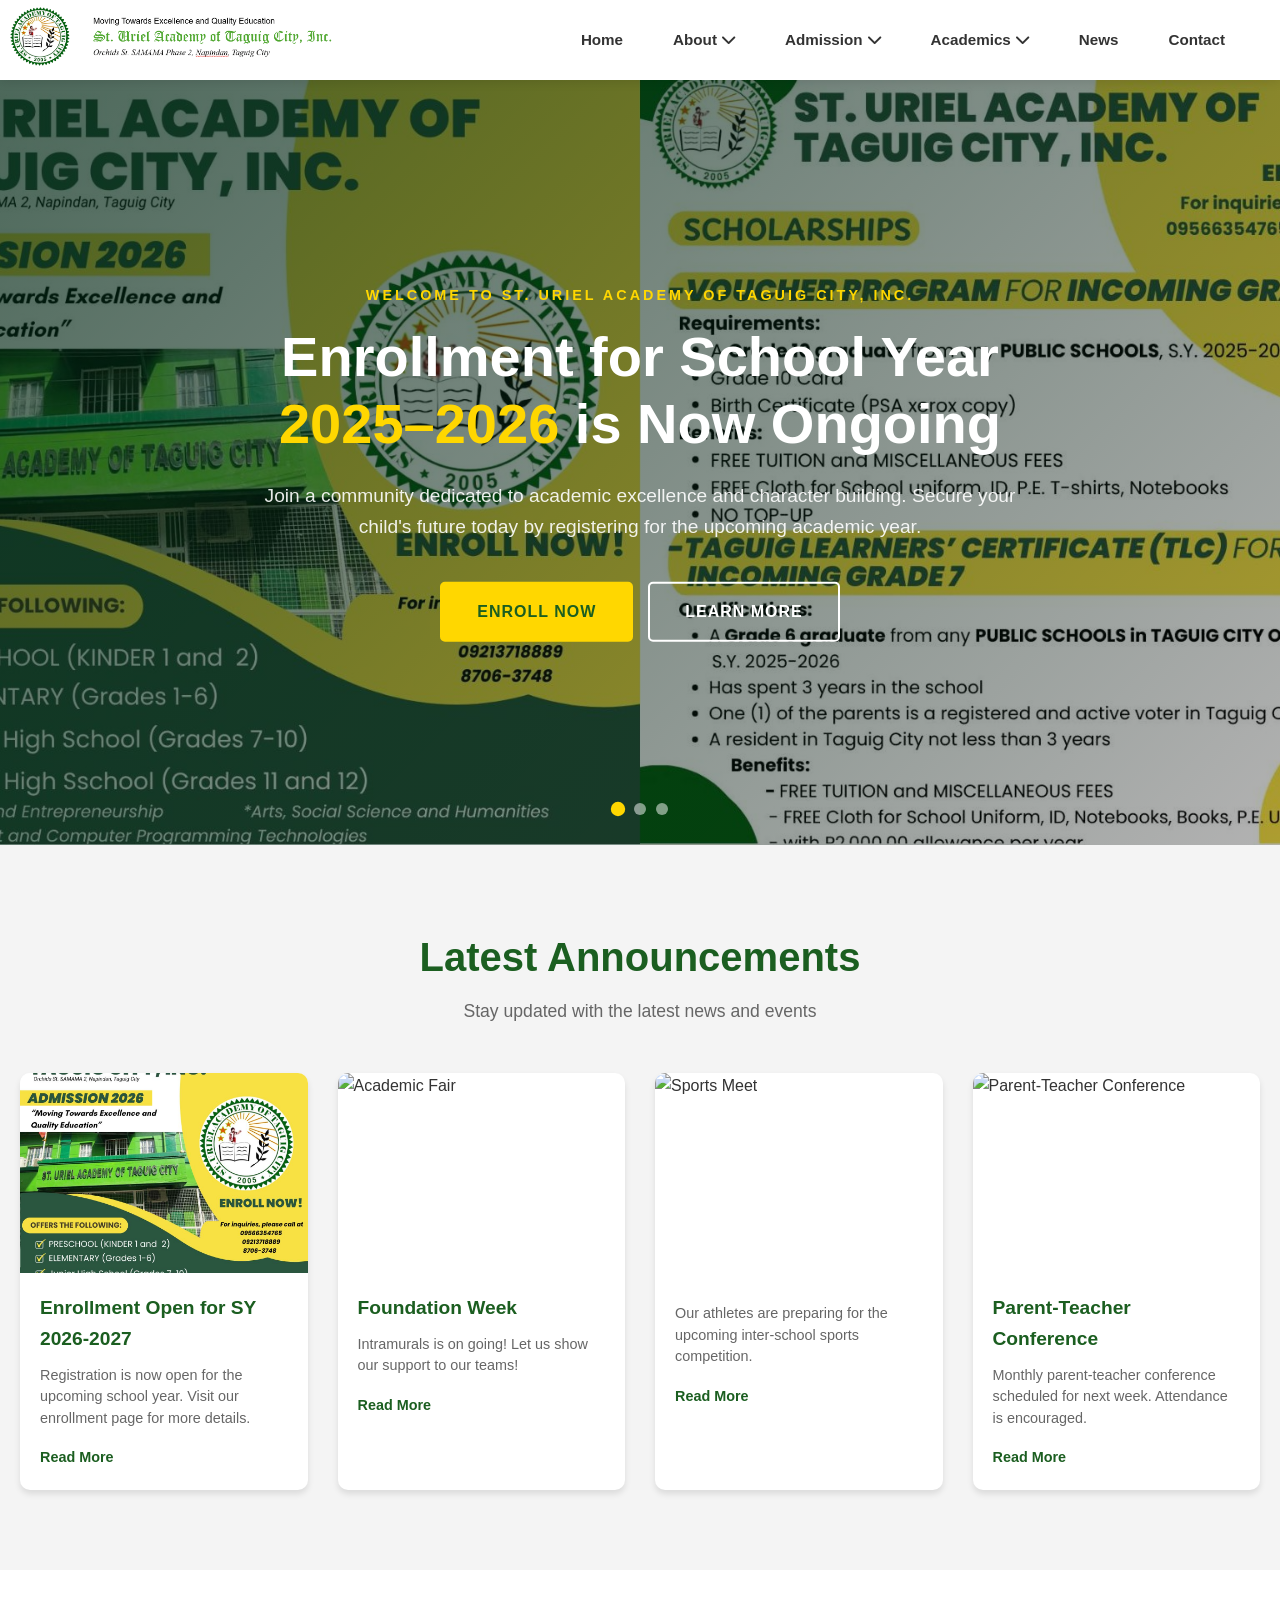
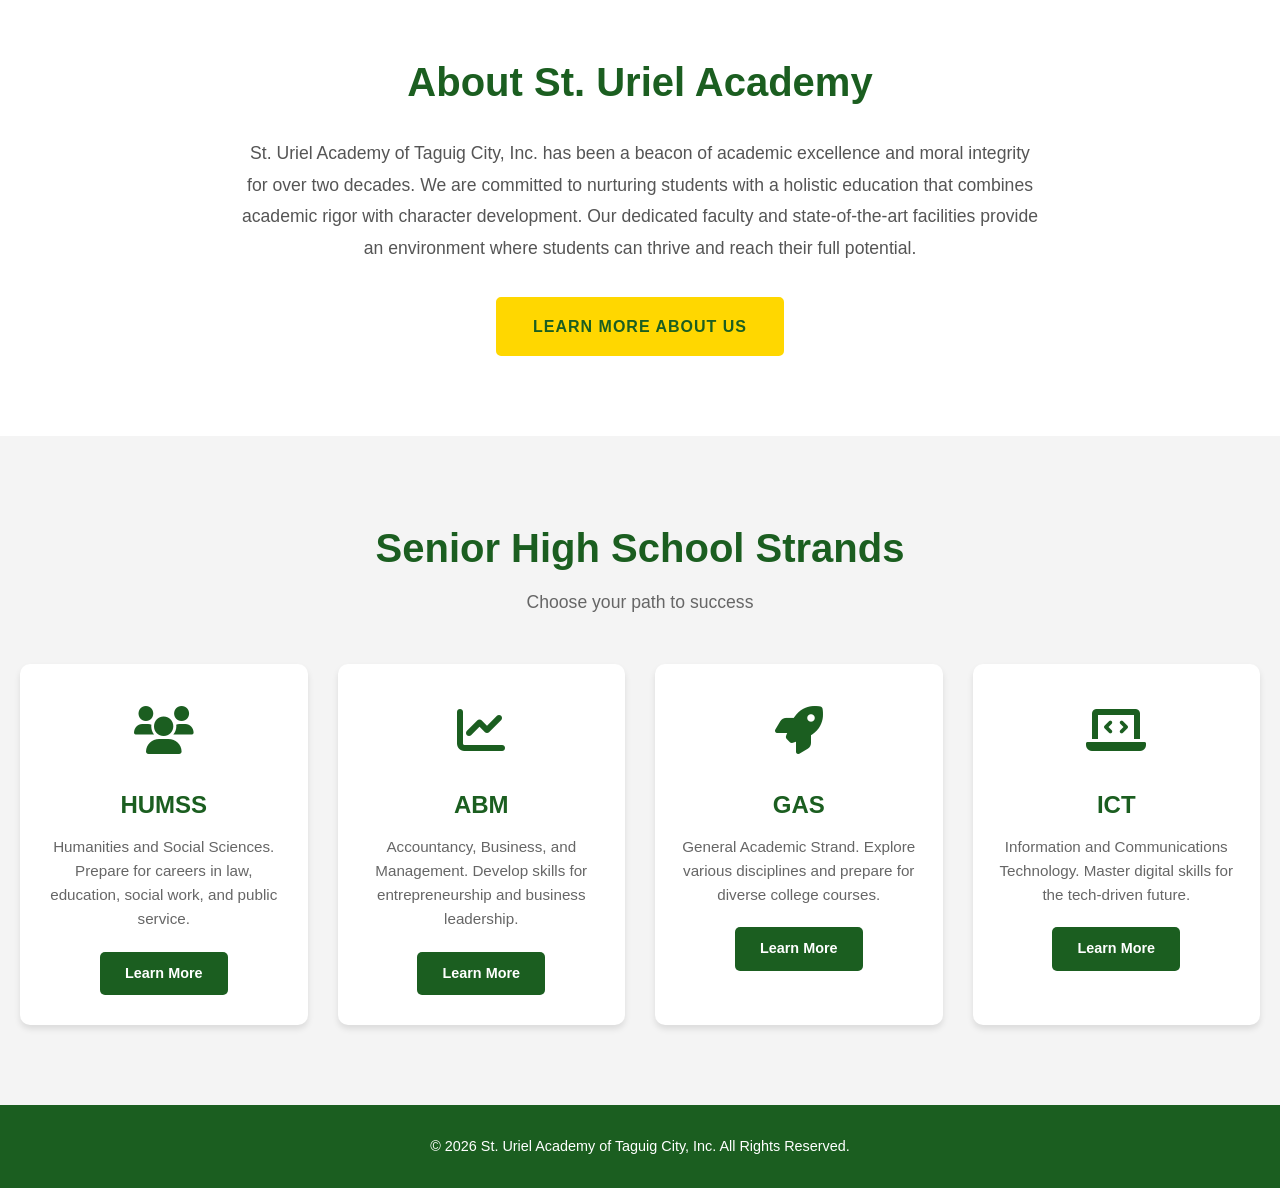
==== index.html @ fe6a5643 "InitialTest1" ====
<!DOCTYPE html>
<html lang="en">
<head>
    <meta charset="UTF-8">
    <meta name="viewport" content="width=device-width, initial-scale=1.0">
    <title>School Website - Home</title>
    <!-- Font Awesome for Icons -->
    <link rel="stylesheet" href="https://cdnjs.cloudflare.com/ajax/libs/font-awesome/6.0.0/css/all.min.css">
    <!-- Link to CSS File -->
    <link rel="stylesheet" href="assets/css/style.css">
</head>

<body>

    <!-- NAVIGATION BAR -->
    <nav class="navbar">
        <div class="container">
            <a href="index.html" class="logo">
                <img src="assets/img/titleheader.png" alt="St. Uriel Academy of Taguig City, Inc. Header" style="height: 80px; vertical-align: middle; margin-left: -40px;">
            </a>

            <div class="menu-toggle" id="mobile-menu">
                <span class="bar"></span>
                <span class="bar"></span>
                <span class="bar"></span>
            </div>

            <ul class="nav-menu">
                <li class="nav-item"><a href="index.html" class="nav-link">Home</a></li>
                
                <li class="nav-item dropdown">
                    <a href="about.html" class="nav-link">About <i class="fas fa-chevron-down"></i></a>
                    <ul class="dropdown-menu">
                        <li><a href="#">History</a></li>
                        <li><a href="#">Mission and Vision</a></li>
                        <li><a href="#">School Hymn</a></li>
                        <li><a href="#">Faculty</a></li>
                        <li><a href="#">Student Organizations</a></li>
                        <li><a href="#">Team Members</a></li>
                    </ul>
                </li>

                <li class="nav-item dropdown">
                    <a href="admission.html" class="nav-link">Admission <i class="fas fa-chevron-down"></i></a>
                    <ul class="dropdown-menu">
                        <li><a href="#">Admission Requirements</a></li>
                        <li><a href="#">Enrollment Process</a></li>
                        <li><a href="#">Tuition and Fees</a></li>
                        <li><a href="#">Scholarships</a></li>
                        <li><a href="#">FAQs</a></li>
                    </ul>
                </li>

                <li class="nav-item dropdown">
                    <a href="academics.html" class="nav-link">Academics <i class="fas fa-chevron-down"></i></a>
                    <ul class="dropdown-menu">
                        <li><a href="#">Senior High School Tracks</a></li>
                        <li><a href="#">Junior High School</a></li>
                        <li><a href="#">Elementary</a></li>
                        <li><a href="#">Nursery or Kindergarten</a></li>
                        <li><a href="#">Academic Calendar</a></li>
                    </ul>
                </li>

                <li class="nav-item"><a href="news.html" class="nav-link">News</a></li>
                <li class="nav-item"><a href="#" class="nav-link">Contact</a></li>
            </ul>
        </div>
    </nav>

    <!-- HERO SLIDER SECTION -->
    <section class="hero-slider" id="heroSlider">
        
        <!-- SLIDE 1: The Main Enrollment Announcement -->
        <div class="slide active" style="background-image: url('assets/img/mainslide1.jpg');">
            <div class="hero-content">
                <p class="hero-subtitle">Welcome to St. Uriel Academy of Taguig City, Inc.</p>
                <h1 class="hero-headline">Enrollment for School Year <br><span>2025–2026</span> is Now Ongoing</h1>
                <p class="hero-description">
                    Join a community dedicated to academic excellence and character building. 
                    Secure your child's future today by registering for the upcoming academic year.
                </p>
                <div class="btn-group">
                    <a href="admission.html" class="btn btn-primary">Enroll Now</a>
                    <a href="admission.html" class="btn btn-secondary">Learn More</a>
                </div>
            </div>
        </div>

        <!-- SLIDE 2: Campus Life Highlight -->
        <div class="slide" style="background-image: url('assets/img/sslg.jpg');">
            <div class="hero-content">
                <p class="hero-subtitle">Campus Life</p>
                <h1 class="hero-headline">A School of <span>Opportunities</span></h1>
                <p class="hero-description">
                    Explore our vibrant campus life filled with extracurricular activities, clubs, and events that foster growth and camaraderie among students.
                </p>
                <div class="btn-group">
                    <a href="about.html" class="btn btn-primary">Virtual Tour</a>
                    <a href="about.html" class="btn btn-secondary">View Gallery</a>
                </div>
            </div>
        </div>

        <!-- SLIDE 3: Academic Achievement -->
        <div class="slide" style="background-image: url('assets/img/slide3img.jpg');">
            <div class="hero-content">
                <p class="hero-subtitle">Academic Excellence</p>
                <h1 class="hero-headline">Shaping the <span>Leaders</span> of Tomorrow</h1>
                <p class="hero-description">
                    Our curriculum is designed to challenge students and prepare them for global success.
                </p>
                <div class="btn-group">
                    <a href="academics.html" class="btn btn-primary">Our Curriculum</a>
                    <a href="contact.html" class="btn btn-secondary">Contact Us</a>
                </div>
            </div>
        </div>

        <!-- Navigation Dots -->
        <div class="slider-dots">
            <div class="dot active" onclick="currentSlide(1)"></div>
            <div class="dot" onclick="currentSlide(2)"></div>
            <div class="dot" onclick="currentSlide(3)"></div>
        </div>

    </section>

        <!-- ANNOUNCEMENTS SECTION -->
    <section class="announcements-section">
        <div class="container">
            <h2 class="section-title">Latest Announcements</h2>
            <p class="section-subtitle">Stay updated with the latest news and events</p>
            
            <div class="announcements-grid">
                <!-- Announcement Card 1 -->
                <div class="announcement-card">
                    <div class="card-image">
                        <img src="assets/img/slide1img.jpg" alt="Enrollment Open">
                    </div>
                    <div class="card-content">
                        <h3>Enrollment Open for SY 2026-2027</h3>
                        <p>Registration is now open for the upcoming school year. Visit our enrollment page for more details.</p>
                        <a href="news.html" class="btn-read">Read More</a>
                    </div>
                </div>

                <!-- Announcement Card 2 -->
                <div class="announcement-card">
                    <div class="card-image">
                        <img src="announcement2.jpg" alt="Academic Fair">
                    </div>
                    <div class="card-content">
                        <h3>Foundation Week</h3>
                        <p>Intramurals is on going! Let us show our support to our teams!</p>
                        <a href="news.html" class="btn-read">Read More</a>
                    </div>
                </div>

                <!-- Announcement Card 3 -->
                <div class="announcement-card">
                    <div class="card-image">
                        <img src="announcement3.jpg" alt="Sports Meet">
                    </div>
                    <div class="card-content">
                        <h3></h3>
                        <p>Our athletes are preparing for the upcoming inter-school sports competition.</p>
                        <a href="news.html" class="btn-read">Read More</a>
                    </div>
                </div>

                <!-- Announcement Card 4 -->
                <div class="announcement-card">
                    <div class="card-image">
                        <img src="announcement4.jpg" alt="Parent-Teacher Conference">
                    </div>
                    <div class="card-content">
                        <h3>Parent-Teacher Conference</h3>
                        <p>Monthly parent-teacher conference scheduled for next week. Attendance is encouraged.</p>
                        <a href="news.html" class="btn-read">Read More</a>
                    </div>
                </div>
            </div>
        </div>
    </section>

    <!-- ABOUT SECTION -->
    <section class="about-section">
        <div class="container">
            <div class="about-content">
                <h2 class="section-title">About St. Uriel Academy</h2>
                <p class="about-text">
                    St. Uriel Academy of Taguig City, Inc. has been a beacon of academic excellence and moral integrity for over two decades. 
                    We are committed to nurturing students with a holistic education that combines academic rigor with character development. 
                    Our dedicated faculty and state-of-the-art facilities provide an environment where students can thrive and reach their full potential.
                </p>
                <a href="#" class="btn btn-primary">Learn More About Us</a>
            </div>
        </div>
    </section>

    <!-- SENIOR HIGH STRANDS SECTION -->
    <section class="strands-section">
        <div class="container">
            <h2 class="section-title">Senior High School Strands</h2>
            <p class="section-subtitle">Choose your path to success</p>
            
            <div class="strands-grid">
                <!-- HUMSS Strand -->
                <div class="strand-card">
                    <div class="strand-icon">
                        <i class="fas fa-users"></i>
                    </div>
                    <h3>HUMSS</h3>
                    <p>Humanities and Social Sciences. Prepare for careers in law, education, social work, and public service.</p>
                    <a href="#" class="btn-strand">Learn More</a>
                </div>

                <!-- ABM Strand -->
                <div class="strand-card">
                    <div class="strand-icon">
                        <i class="fas fa-chart-line"></i>
                    </div>
                    <h3>ABM</h3>
                    <p>Accountancy, Business, and Management. Develop skills for entrepreneurship and business leadership.</p>
                    <a href="#" class="btn-strand">Learn More</a>
                </div>

                <!-- GAS Strand -->
                <div class="strand-card">
                    <div class="strand-icon">
                        <i class="fas fa-rocket"></i>
                    </div>
                    <h3>GAS</h3>
                    <p>General Academic Strand. Explore various disciplines and prepare for diverse college courses.</p>
                    <a href="#" class="btn-strand">Learn More</a>
                </div>

                <!-- ICT Strand -->
                <div class="strand-card">
                    <div class="strand-icon">
                        <i class="fas fa-laptop-code"></i>
                    </div>
                    <h3>ICT</h3>
                    <p>Information and Communications Technology. Master digital skills for the tech-driven future.</p>
                    <a href="#" class="btn-strand">Learn More</a>
                </div>
            </div>
        </div>
    </section>

    <!-- FOOTER -->
    <footer class="footer">
        <div class="container">
            <p>&copy; 2026 St. Uriel Academy of Taguig City, Inc. All Rights Reserved.</p>
        </div>
    </footer>

    <!-- Link to JavaScript File -->
    <script src="script.js"></script>
</body>
</html>
---- assets/css/style.css ----
/* ========================================
   CSS VARIABLES & RESET
   ======================================== */
:root {
    --primary-color: #1B5E20;     /* Academic Green */
    --primary-light: #4CAF50;     /* Lighter Green */
    --accent-color: #FFD700;      /* Gold Accent */
    --text-light: #ffffff;
    --text-dark: #333333;
    --overlay-color: rgba(0, 40, 20, 0.70); /* Dark green overlay */
    --font-main: 'Segoe UI', Tahoma, Geneva, Verdana, sans-serif;
    --transition: all 0.3s ease;
    --white: #ffffff;
    --light-bg: #f4f4f4;
    --section-padding: 80px 0;
    --shadow: 0 4px 6px rgba(0, 0, 0, 0.1);
    --shadow-hover: 0 8px 15px rgba(0, 0, 0, 0.15);
}

* {
    margin: 0;
    padding: 0;
    box-sizing: border-box;
}

body {
    font-family: var(--font-main);
    line-height: 1.6;
    color: var(--text-dark);
}

.container {
    max-width: 1300px;
    margin: 0 auto;
    padding: 0 20px;
}

/* ========================================
   NAVBAR STYLES
   ======================================== */
.navbar {
    background-color: var(--white);
    box-shadow: 0 2px 10px rgba(0, 0, 0, 0.1);
    position: sticky;
    top: 0;
    z-index: 1000;
    padding: 0 20px;
}

.navbar .container {
    height: 80px;
    display: flex;
    justify-content: space-between;
    align-items: center;
}

.logo {
    font-size: 1.5rem;
    font-weight: 700;
    color: var(--primary-color);
    text-decoration: none;
    display: flex;
    align-items: center;
    gap: 10px;
}

.logo i {
    color: var(--primary-light);
}

.nav-menu {
    display: flex;
    list-style: none;
    gap: 20px;
}

.nav-item {
    position: relative;
}

.nav-link {
    text-decoration: none;
    color: var(--text-dark);
    font-weight: 600;
    font-size: 0.95rem;
    padding: 10px 15px;
    transition: var(--transition);
    display: flex;
    align-items: center;
    gap: 5px;
}

.nav-link:hover {
    color: var(--primary-color);
    background-color: rgba(27, 94, 32, 0.05);
}

/* --- DROPDOWN MENU --- */
.dropdown-menu {
    position: absolute;
    top: 100%;
    left: 0;
    background-color: var(--white);
    box-shadow: 0 5px 15px rgba(0, 0, 0, 0.1);
    list-style: none;
    min-width: 220px;
    opacity: 0;
    visibility: hidden;
    transform: translateY(10px);
    transition: var(--transition);
    border-top: 3px solid var(--primary-color);
    z-index: 1001;
}

.nav-item:hover .dropdown-menu {
    opacity: 1;
    visibility: visible;
    transform: translateY(0);
}

.dropdown-menu li a {
    display: block;
    padding: 12px 20px;
    color: var(--text-dark);
    text-decoration: none;
    font-size: 0.9rem;
    border-bottom: 1px solid #eee;
    transition: var(--transition);
}

.dropdown-menu li a:hover {
    background-color: var(--light-bg);
    color: var(--primary-color);
    padding-left: 25px;
}

/* --- MOBILE MENU TOGGLE --- */
.menu-toggle {
    display: none;
    cursor: pointer;
}

.bar {
    display: block;
    width: 25px;
    height: 3px;
    margin: 5px auto;
    background-color: var(--primary-color);
    transition: var(--transition);
}

/* ========================================
   HERO SLIDER STYLES
   ======================================== */
.hero-slider {
    position: relative;
    width: 100%;
    height: 85vh;
    overflow: hidden;
    background-color: #000;
}

.slide {
    position: absolute;
    top: 0;
    left: 0;
    width: 100%;
    height: 100%;
    opacity: 0;
    transition: opacity 1s ease-in-out;
    background-size: cover;
    background-position: center;
    z-index: 1;
}

.slide.active {
    opacity: 1;
    z-index: 2;
}

.slide::before {
    content: '';
    position: absolute;
    top: 0;
    left: 0;
    width: 100%;
    height: 100%;
    background: linear-gradient(135deg, var(--overlay-color) 0%, rgba(0, 0, 0, 0.3) 100%);
}

.hero-content {
    position: absolute;
    top: 50%;
    left: 50%;
    transform: translate(-50%, -50%);
    text-align: center;
    color: var(--text-light);
    z-index: 3;
    width: 90%;
    max-width: 800px;
}

.hero-subtitle {
    text-transform: uppercase;
    letter-spacing: 3px;
    font-size: 0.9rem;
    color: var(--accent-color);
    margin-bottom: 1rem;
    font-weight: 700;
}

.hero-headline {
    font-size: 3.5rem;
    line-height: 1.2;
    margin-bottom: 1.5rem;
    font-weight: 800;
}

.hero-headline span {
    color: var(--accent-color);
}

.hero-description {
    font-size: 1.2rem;
    margin-bottom: 2.5rem;
    line-height: 1.6;
    opacity: 0.9;
}

.btn-group {
    display: flex;
    gap: 15px;
    justify-content: center;
    flex-wrap: wrap;
}

.btn {
    padding: 15px 35px;
    font-size: 1rem;
    font-weight: 600;
    text-decoration: none;
    border-radius: 5px;
    transition: all 0.3s ease;
    text-transform: uppercase;
    letter-spacing: 1px;
    display: inline-block;
}

.btn-primary {
    background-color: var(--accent-color);
    color: var(--primary-color);
    border: 2px solid var(--accent-color);
}

.btn-primary:hover {
    background-color: transparent;
    color: var(--accent-color);
}

.btn-secondary {
    background-color: transparent;
    color: var(--text-light);
    border: 2px solid var(--text-light);
}

.btn-secondary:hover {
    background-color: var(--text-light);
    color: var(--primary-color);
}

/* --- SLIDER DOTS --- */
.slider-dots {
    position: absolute;
    bottom: 30px;
    left: 50%;
    transform: translateX(-50%);
    z-index: 4;
    display: flex;
    gap: 10px;
}

.dot {
    width: 12px;
    height: 12px;
    background-color: rgba(255, 255, 255, 0.5);
    border-radius: 50%;
    cursor: pointer;
    transition: background-color 0.3s;
}

.dot.active {
    background-color: var(--accent-color);
    transform: scale(1.2);
}

/* ========================================
   ANNOUNCEMENTS SECTION
   ======================================== */
.announcements-section {
    padding: var(--section-padding);
    background-color: var(--light-bg);
}

.section-title {
    text-align: center;
    font-size: 2.5rem;
    color: var(--primary-color);
    margin-bottom: 0.5rem;
}

.section-subtitle {
    text-align: center;
    font-size: 1.1rem;
    color: #666;
    margin-bottom: 3rem;
}

.announcements-grid {
    display: grid;
    grid-template-columns: repeat(4, 1fr);
    gap: 30px;
}

.announcement-card {
    background-color: var(--white);
    border-radius: 10px;
    overflow: hidden;
    box-shadow: var(--shadow);
    transition: var(--transition);
}

.announcement-card:hover {
    box-shadow: var(--shadow-hover);
    transform: translateY(-5px);
}

.card-image {
    width: 100%;
    height: 200px;
    overflow: hidden;
}

.card-image img {
    width: 100%;
    height: 100%;
    object-fit: cover;
    transition: var(--transition);
}

.announcement-card:hover .card-image img {
    transform: scale(1.1);
}

.card-content {
    padding: 20px;
}

.card-content h3 {
    font-size: 1.2rem;
    color: var(--primary-color);
    margin-bottom: 10px;
}

.card-content p {
    font-size: 0.9rem;
    color: #666;
    margin-bottom: 15px;
    line-height: 1.5;
}

.btn-read {
    color: var(--primary-color);
    text-decoration: none;
    font-weight: 600;
    font-size: 0.9rem;
    transition: var(--transition);
}

.btn-read:hover {
    color: var(--primary-light);
    text-decoration: underline;
}

/* ========================================
   ABOUT SECTION
   ======================================== */
.about-section {
    padding: var(--section-padding);
    background-color: var(--white);
}

.about-content {
    text-align: center;
    max-width: 800px;
    margin: 0 auto;
}

.about-content .section-title {
    margin-bottom: 1.5rem;
}

.about-text {
    font-size: 1.1rem;
    color: #555;
    margin-bottom: 2rem;
    line-height: 1.8;
}

/* ========================================
   STRANDS SECTION
   ======================================== */
.strands-section {
    padding: var(--section-padding);
    background-color: var(--light-bg);
}

.strands-grid {
    display: grid;
    grid-template-columns: repeat(4, 1fr);
    gap: 30px;
}

.strand-card {
    background-color: var(--white);
    border-radius: 10px;
    padding: 30px 20px;
    text-align: center;
    box-shadow: var(--shadow);
    transition: var(--transition);
}

.strand-card:hover {
    box-shadow: var(--shadow-hover);
    transform: translateY(-5px);
}

.strand-icon {
    font-size: 3rem;
    color: var(--primary-color);
    margin-bottom: 15px;
}

.strand-card h3 {
    font-size: 1.5rem;
    color: var(--primary-color);
    margin-bottom: 10px;
}

.strand-card p {
    font-size: 0.95rem;
    color: #666;
    margin-bottom: 20px;
    line-height: 1.6;
}

.btn-strand {
    display: inline-block;
    padding: 10px 25px;
    background-color: var(--primary-color);
    color: var(--white);
    text-decoration: none;
    border-radius: 5px;
    font-weight: 600;
    font-size: 0.9rem;
    transition: var(--transition);
}

.btn-strand:hover {
    background-color: var(--primary-light);
    color: var(--white);
}

/* ========================================
   FOOTER
   ======================================== */
.footer {
    background-color: var(--primary-color);
    color: var(--white);
    padding: 30px 0;
    text-align: center;
}

.footer p {
    font-size: 0.9rem;
}

/* ========================================
   RESPONSIVE DESIGN
   ======================================== */

/* --- TABLET & MOBILE --- */
@media (max-width: 1024px) {
    .menu-toggle {
        display: block;
    }

    .nav-menu {
        position: fixed;
        left: -100%;
        top: 80px;
        gap: 0;
        flex-direction: column;
        background-color: var(--white);
        width: 100%;
        text-align: center;
        transition: 0.3s;
        box-shadow: 0 10px 10px rgba(0, 0, 0, 0.1);
        max-height: 0;
        overflow: hidden;
    }

    .nav-menu.active {
        left: 0;
        max-height: 100vh;
        overflow-y: auto;
    }

    .nav-item {
        width: 100%;
        border-bottom: 1px solid #eee;
    }

    .nav-link {
        padding: 15px;
        justify-content: center;
    }

    .dropdown-menu {
        position: static;
        opacity: 1;
        visibility: visible;
        transform: none;
        box-shadow: none;
        border-top: none;
        background-color: #f9f9f9;
        display: none;
        max-height: 0;
        overflow: hidden;
        transition: max-height 0.3s ease-out;
    }

    .dropdown-menu.open {
        display: block;
        max-height: 500px;
    }

    .dropdown-menu li a {
        padding-left: 30px;
        border-bottom: 1px solid #ddd;
    }

    .announcements-grid {
        grid-template-columns: repeat(2, 1fr);
    }

    .strands-grid {
        grid-template-columns: repeat(2, 1fr);
    }
}

/* --- MOBILE --- */
@media (max-width: 768px) {
    .hero-headline {
        font-size: 2.2rem;
    }

    .hero-description {
        font-size: 1rem;
    }

    .btn {
        padding: 12px 25px;
        font-size: 0.9rem;
    }

    .hero-slider {
        height: 70vh;
    }

    .section-title {
        font-size: 2rem;
    }

    .announcements-grid {
        grid-template-columns: 1fr;
    }

    .strands-grid {
        grid-template-columns: 1fr;
    }

    .btn-group {
        flex-direction: column;
        align-items: center;
    }

    .btn {
        width: 100%;
        max-width: 300px;
    }
}

/* --- SMALL MOBILE --- */
@media (max-width: 480px) {
    .logo {
        font-size: 1.2rem;
    }

    .hero-headline {
        font-size: 1.8rem;
    }

    .section-title {
        font-size: 1.8rem;
    }

    .strand-icon {
        font-size: 2.5rem;
    }
}
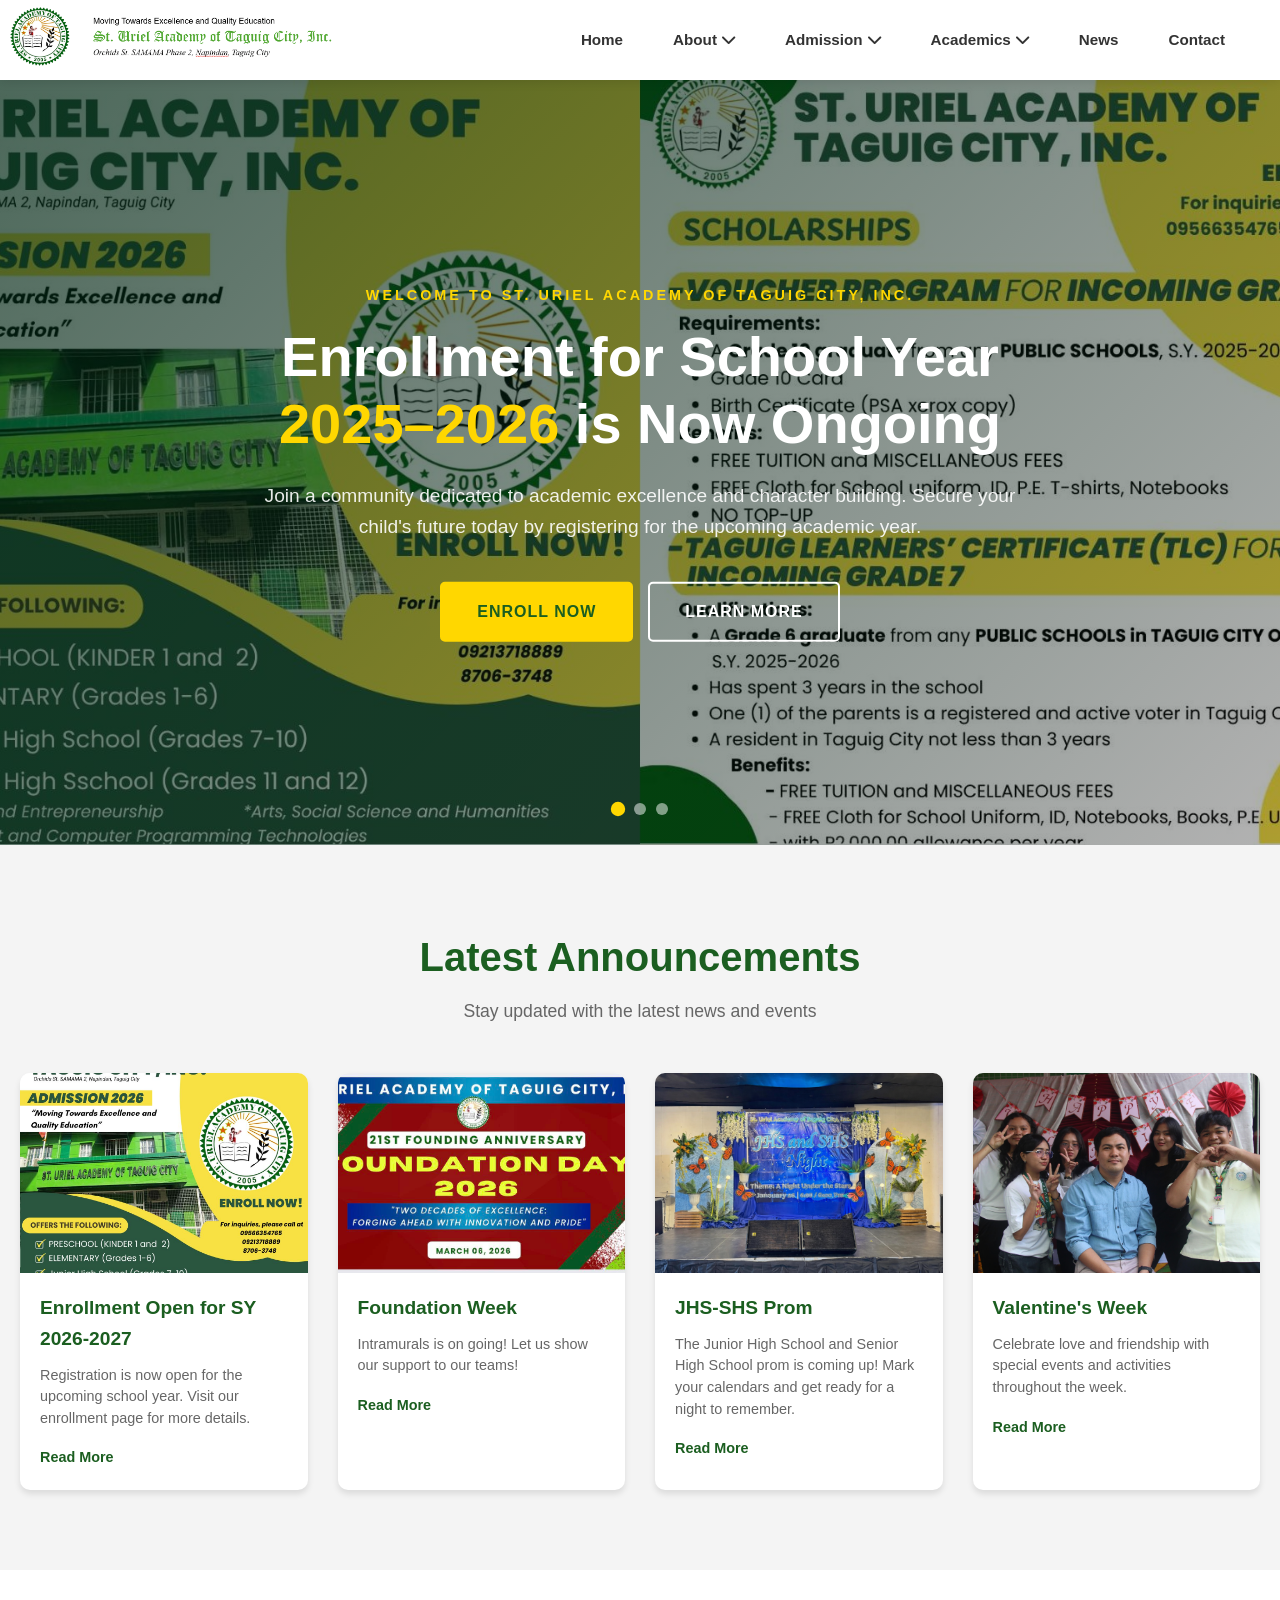
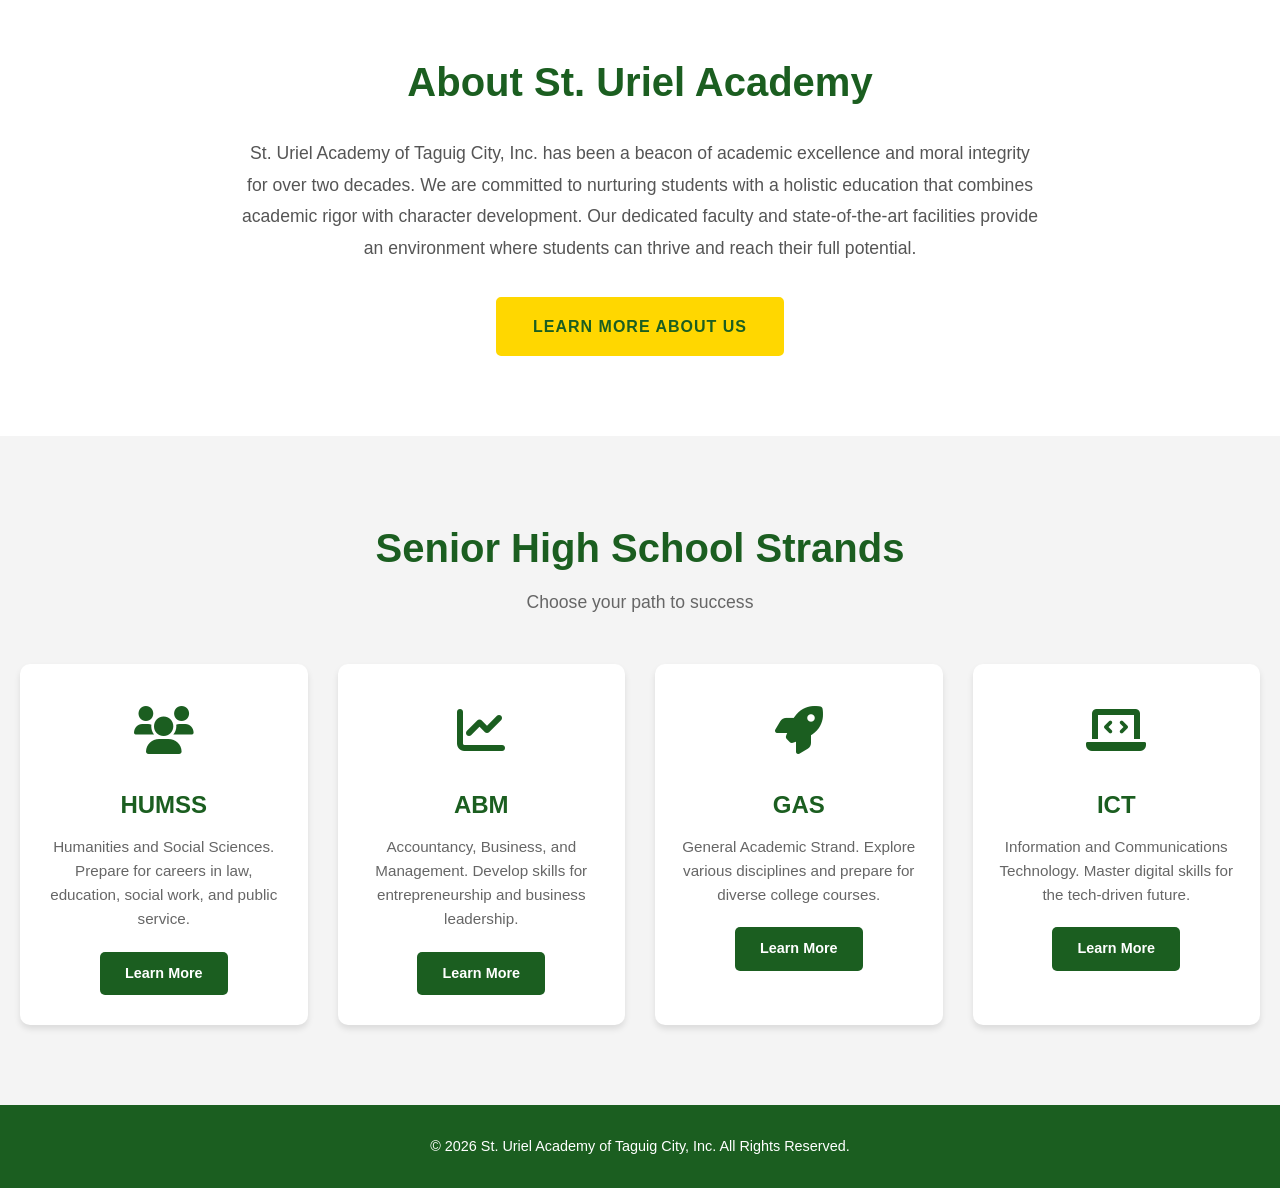
==== commit 39ef932d: "UPDATE 2" ====
--- a/index.html
+++ b/index.html
@@ -12,7 +12,7 @@
 
 <body>
 
-    <!-- NAVIGATION BAR -->
+        <!-- NAVIGATION BAR -->
     <nav class="navbar">
         <div class="container">
             <a href="index.html" class="logo">
@@ -31,34 +31,34 @@
                 <li class="nav-item dropdown">
                     <a href="about.html" class="nav-link">About <i class="fas fa-chevron-down"></i></a>
                     <ul class="dropdown-menu">
-                        <li><a href="#">History</a></li>
-                        <li><a href="#">Mission and Vision</a></li>
-                        <li><a href="#">School Hymn</a></li>
-                        <li><a href="#">Faculty</a></li>
-                        <li><a href="#">Student Organizations</a></li>
-                        <li><a href="#">Team Members</a></li>
+                        <li><a href="about.html#history">History</a></li>
+                        <li><a href="about.html#mission">Mission and Vision</a></li>
+                        <li><a href="about.html#hymn">School Hymn</a></li>
+                        <li><a href="about.html#faculty">Faculty</a></li>
+                        <li><a href="about.html#organizations">Student Organizations</a></li>
+                        <li><a href="about.html#team">Team Members</a></li>
                     </ul>
                 </li>
 
                 <li class="nav-item dropdown">
                     <a href="admission.html" class="nav-link">Admission <i class="fas fa-chevron-down"></i></a>
                     <ul class="dropdown-menu">
-                        <li><a href="#">Admission Requirements</a></li>
-                        <li><a href="#">Enrollment Process</a></li>
-                        <li><a href="#">Tuition and Fees</a></li>
-                        <li><a href="#">Scholarships</a></li>
-                        <li><a href="#">FAQs</a></li>
+                        <li><a href="admission.html#requirements">Admission Requirements</a></li>
+                        <li><a href="admission.html#enrollment">Enrollment Process</a></li>
+                        <li><a href="admission.html#tuition">Tuition and Fees</a></li>
+                        <li><a href="admission.html#scholarships">Scholarships</a></li>
+                        <li><a href="admission.html#faqs">FAQs</a></li>
                     </ul>
                 </li>
 
                 <li class="nav-item dropdown">
                     <a href="academics.html" class="nav-link">Academics <i class="fas fa-chevron-down"></i></a>
                     <ul class="dropdown-menu">
-                        <li><a href="#">Senior High School Tracks</a></li>
-                        <li><a href="#">Junior High School</a></li>
-                        <li><a href="#">Elementary</a></li>
-                        <li><a href="#">Nursery or Kindergarten</a></li>
-                        <li><a href="#">Academic Calendar</a></li>
+                        <li><a href="academics.html#senior-high">Senior High School Tracks</a></li>
+                        <li><a href="academics.html#junior-high">Junior High School</a></li>
+                        <li><a href="academics.html#elementary">Elementary</a></li>
+                        <li><a href="academics.html#nursery">Nursery or Kindergarten</a></li>
+                        <li><a href="academics.html#calendar">Academic Calendar</a></li>
                     </ul>
                 </li>
 
@@ -81,7 +81,7 @@
                     Secure your child's future today by registering for the upcoming academic year.
                 </p>
                 <div class="btn-group">
-                    <a href="admission.html" class="btn btn-primary">Enroll Now</a>
+                    <a href="admission.html#requirements" class="btn btn-primary">Enroll Now</a>
                     <a href="admission.html" class="btn btn-secondary">Learn More</a>
                 </div>
             </div>
@@ -148,7 +148,7 @@
                 <!-- Announcement Card 2 -->
                 <div class="announcement-card">
                     <div class="card-image">
-                        <img src="announcement2.jpg" alt="Academic Fair">
+                        <img src="assets/img/646087170_1361085809377762_6503648835423616401_n.jpg" alt="Academic Fair">
                     </div>
                     <div class="card-content">
                         <h3>Foundation Week</h3>
@@ -160,11 +160,11 @@
                 <!-- Announcement Card 3 -->
                 <div class="announcement-card">
                     <div class="card-image">
-                        <img src="announcement3.jpg" alt="Sports Meet">
-                    </div>
-                    <div class="card-content">
-                        <h3></h3>
-                        <p>Our athletes are preparing for the upcoming inter-school sports competition.</p>
+                        <img src="assets/img/prom.png" alt="JHS-SHS Prom">
+                    </div>
+                    <div class="card-content">
+                        <h3>JHS-SHS Prom</h3>
+                        <p>The Junior High School and Senior High School prom is coming up! Mark your calendars and get ready for a night to remember.</p>
                         <a href="news.html" class="btn-read">Read More</a>
                     </div>
                 </div>
@@ -172,11 +172,11 @@
                 <!-- Announcement Card 4 -->
                 <div class="announcement-card">
                     <div class="card-image">
-                        <img src="announcement4.jpg" alt="Parent-Teacher Conference">
-                    </div>
-                    <div class="card-content">
-                        <h3>Parent-Teacher Conference</h3>
-                        <p>Monthly parent-teacher conference scheduled for next week. Attendance is encouraged.</p>
+                        <img src="assets/img/valentines.jpg" alt="Valentine's Week">
+                    </div>
+                    <div class="card-content">
+                        <h3>Valentine's Week</h3>
+                        <p>Celebrate love and friendship with special events and activities throughout the week.</p>
                         <a href="news.html" class="btn-read">Read More</a>
                     </div>
                 </div>
--- a/assets/css/style.css
+++ b/assets/css/style.css
@@ -30,6 +30,17 @@
     color: var(--text-dark);
 }
 
+/* Smooth page transition effect */
+.fade-transition {
+    opacity: 0;
+    transition: opacity 0.5s ease;
+}
+
+.fade-in {
+    opacity: 1 !important;
+    transition: opacity 0.5s ease;
+}
+
 .container {
     max-width: 1300px;
     margin: 0 auto;
@@ -620,3 +631,6 @@
     }
 }
 
+html {
+  scroll-behavior: smooth;
+}
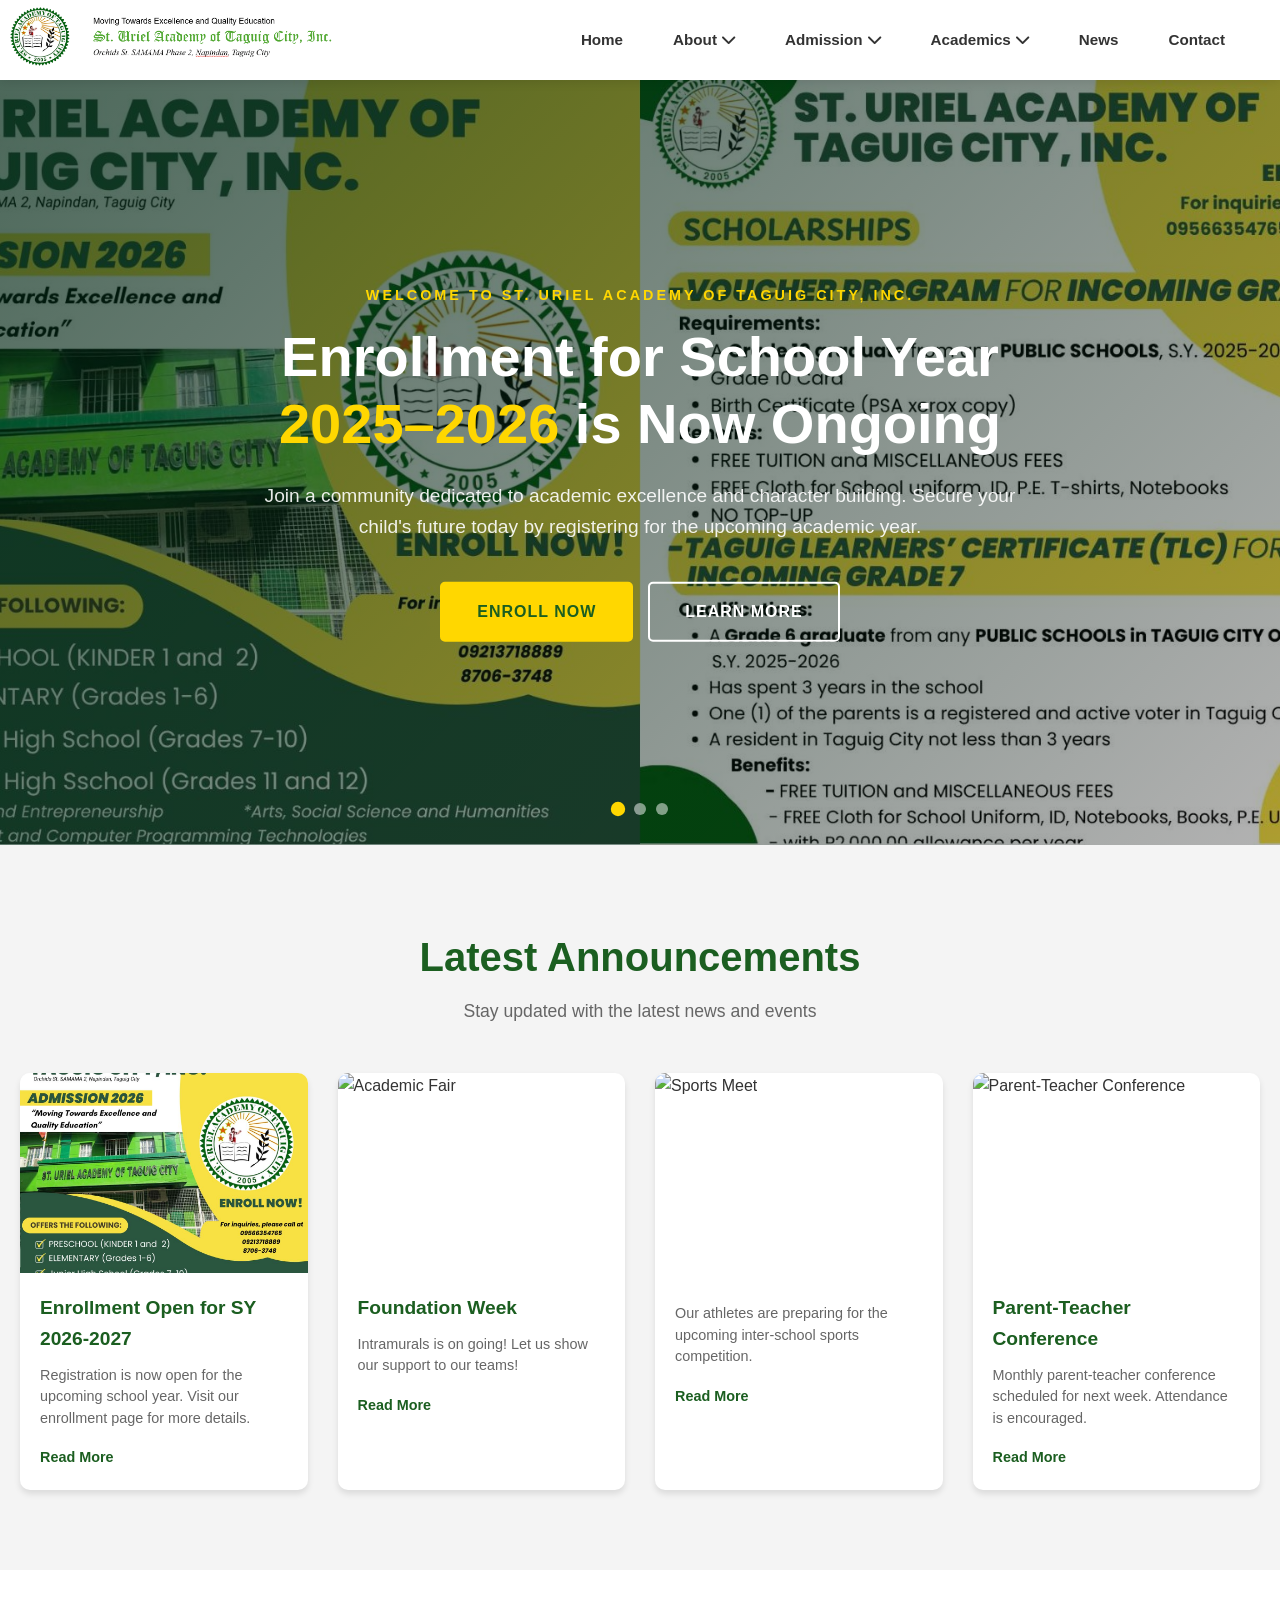
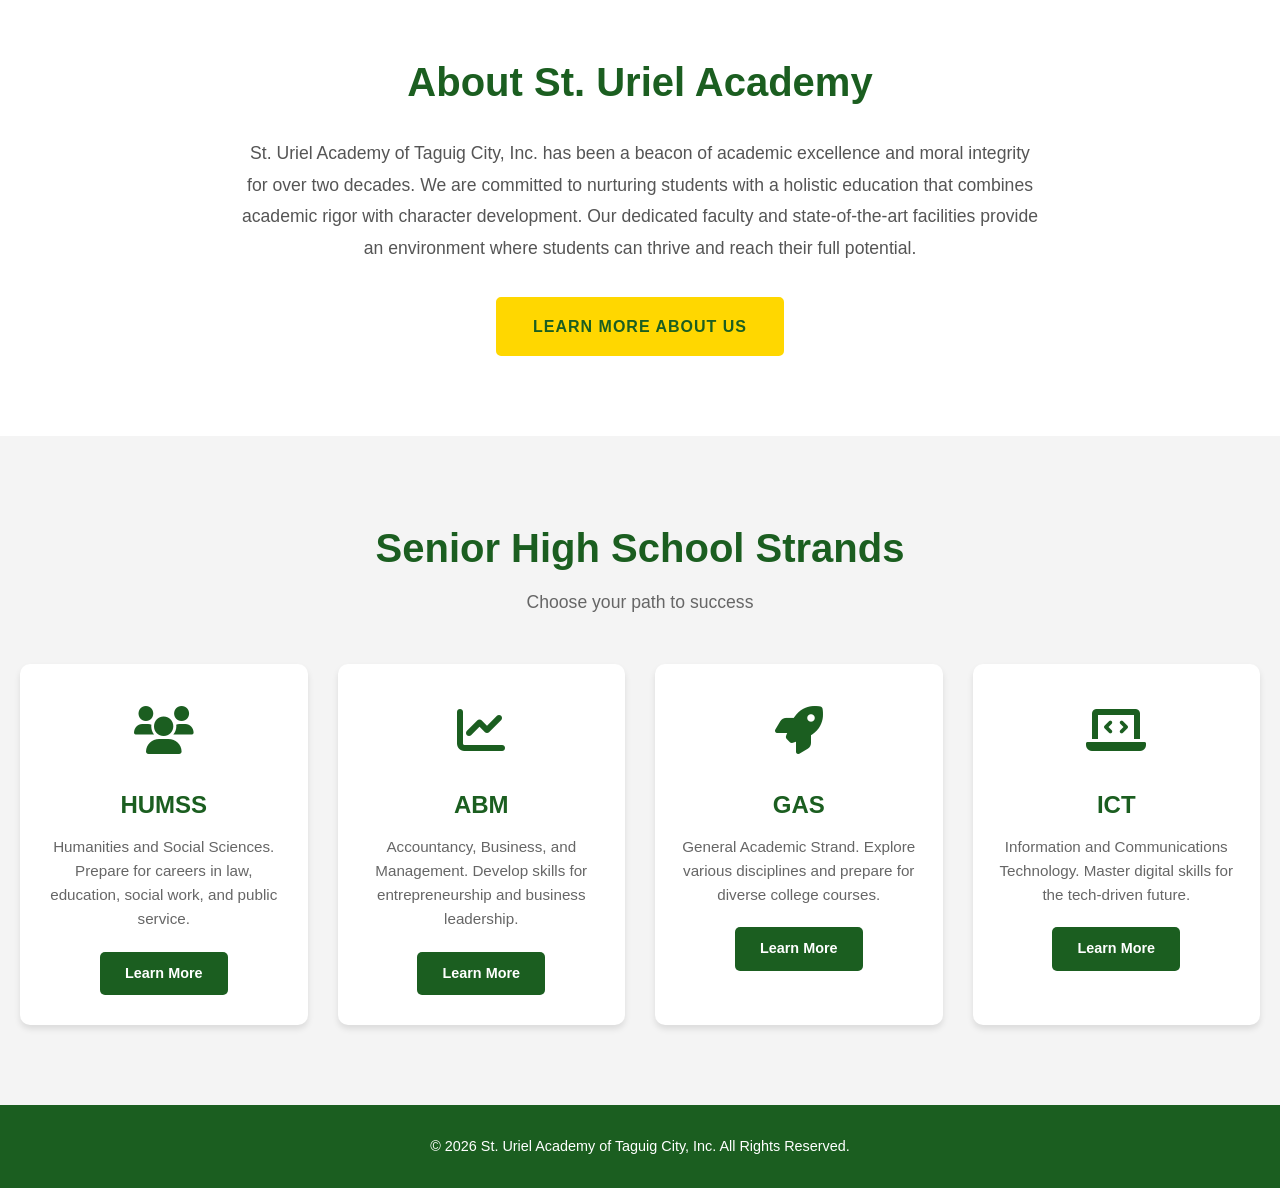
==== commit d464aecb: "minor changes, links" ====
--- a/index.html
+++ b/index.html
@@ -82,7 +82,7 @@
                 </p>
                 <div class="btn-group">
                     <a href="admission.html#requirements" class="btn btn-primary">Enroll Now</a>
-                    <a href="admission.html" class="btn btn-secondary">Learn More</a>
+                    <a href="https://web.facebook.com/share/p/18QFwguVby/" target="_blank" class="btn btn-secondary">Learn More</a>
                 </div>
             </div>
         </div>
@@ -148,7 +148,7 @@
                 <!-- Announcement Card 2 -->
                 <div class="announcement-card">
                     <div class="card-image">
-                        <img src="assets/img/646087170_1361085809377762_6503648835423616401_n.jpg" alt="Academic Fair">
+                        <img src="announcement2.jpg" alt="Academic Fair">
                     </div>
                     <div class="card-content">
                         <h3>Foundation Week</h3>
@@ -160,11 +160,11 @@
                 <!-- Announcement Card 3 -->
                 <div class="announcement-card">
                     <div class="card-image">
-                        <img src="assets/img/prom.png" alt="JHS-SHS Prom">
-                    </div>
-                    <div class="card-content">
-                        <h3>JHS-SHS Prom</h3>
-                        <p>The Junior High School and Senior High School prom is coming up! Mark your calendars and get ready for a night to remember.</p>
+                        <img src="announcement3.jpg" alt="Sports Meet">
+                    </div>
+                    <div class="card-content">
+                        <h3></h3>
+                        <p>Our athletes are preparing for the upcoming inter-school sports competition.</p>
                         <a href="news.html" class="btn-read">Read More</a>
                     </div>
                 </div>
@@ -172,11 +172,11 @@
                 <!-- Announcement Card 4 -->
                 <div class="announcement-card">
                     <div class="card-image">
-                        <img src="assets/img/valentines.jpg" alt="Valentine's Week">
-                    </div>
-                    <div class="card-content">
-                        <h3>Valentine's Week</h3>
-                        <p>Celebrate love and friendship with special events and activities throughout the week.</p>
+                        <img src="announcement4.jpg" alt="Parent-Teacher Conference">
+                    </div>
+                    <div class="card-content">
+                        <h3>Parent-Teacher Conference</h3>
+                        <p>Monthly parent-teacher conference scheduled for next week. Attendance is encouraged.</p>
                         <a href="news.html" class="btn-read">Read More</a>
                     </div>
                 </div>
--- a/assets/css/style.css
+++ b/assets/css/style.css
@@ -30,17 +30,6 @@
     color: var(--text-dark);
 }
 
-/* Smooth page transition effect */
-.fade-transition {
-    opacity: 0;
-    transition: opacity 0.5s ease;
-}
-
-.fade-in {
-    opacity: 1 !important;
-    transition: opacity 0.5s ease;
-}
-
 .container {
     max-width: 1300px;
     margin: 0 auto;
@@ -633,4 +622,440 @@
 
 html {
   scroll-behavior: smooth;
+}
+
+/* ========================================
+   PAGE: CONTACT
+   ======================================== */
+.contact-header {
+    padding: 80px 20px;
+    background: linear-gradient(135deg, var(--primary-color) 0%, var(--primary-light) 100%);
+    color: #ffffff;
+    text-align: center;
+}
+
+.page-title {
+    font-size: 3rem;
+    font-weight: 800;
+    margin-bottom: 1rem;
+    text-shadow: 2px 2px 4px rgba(0, 0, 0, 0.3);
+}
+
+.page-subtitle {
+    font-size: 1.2rem;
+    max-width: 800px;
+    margin: 0 auto;
+    opacity: 0.9;
+}
+
+/* ========================================
+   CONTACT INFORMATION SECTION
+   ======================================== */
+.contact-info-section {
+    padding: 60px 20px;
+    background-color: #f9f9f9;
+}
+
+.contact-info-grid {
+    display: grid;
+    grid-template-columns: repeat(3, 1fr);
+    gap: 30px;
+    max-width: 1200px;
+    margin: 0 auto;
+}
+
+.contact-card {
+    background-color: #ffffff;
+    border-radius: 15px;
+    padding: 30px;
+    box-shadow: var(--shadow);
+    text-align: center;
+    transition: var(--transition);
+    border: 1px solid #e0e0e0;
+}
+
+.contact-card:hover {
+    box-shadow: var(--shadow-hover);
+    transform: translateY(-5px);
+}
+
+.card-icon {
+    width: 70px;
+    height: 70px;
+    background-color: rgba(27, 94, 32, 0.1);
+    border-radius: 50%;
+    display: flex;
+    align-items: center;
+    justify-content: center;
+    margin: 0 auto 20px;
+    color: var(--primary-color);
+    font-size: 1.8rem;
+}
+
+.contact-card h3 {
+    font-size: 1.3rem;
+    color: var(--primary-color);
+    margin-bottom: 15px;
+    font-weight: 700;
+}
+
+.contact-card p {
+    font-size: 0.95rem;
+    color: #555;
+    line-height: 1.6;
+    margin-bottom: 8px;
+}
+
+.contact-card p strong {
+    color: var(--primary-color);
+}
+
+.contact-card i {
+    color: var(--accent-color);
+    margin-right: 5px;
+}
+
+/* ========================================
+   CONTACT FORM SECTION
+   ======================================== */
+.contact-form-section {
+    padding: 80px 20px;
+    background-color: #ffffff;
+}
+
+.contact-form-container {
+    max-width: 800px;
+    margin: 0 auto;
+}
+
+.form-title {
+    font-size: 2.5rem;
+    color: var(--primary-color);
+    text-align: center;
+    margin-bottom: 1rem;
+    font-weight: 700;
+}
+
+.form-subtitle {
+    text-align: center;
+    font-size: 1.1rem;
+    color: #666;
+    margin-bottom: 3rem;
+}
+
+.contact-form {
+    background-color: #f9f9f9;
+    padding: 40px;
+    border-radius: 15px;
+    box-shadow: var(--shadow);
+}
+
+.form-row {
+    display: grid;
+    grid-template-columns: 1fr 1fr;
+    gap: 20px;
+    margin-bottom: 20px;
+}
+
+.form-group {
+    margin-bottom: 20px;
+}
+
+.form-group label {
+    display: block;
+    font-size: 0.95rem;
+    color: #333;
+    font-weight: 600;
+    margin-bottom: 8px;
+}
+
+.required {
+    color: #e74c3c;
+    margin-left: 3px;
+}
+
+.form-group input,
+.form-group textarea {
+    width: 100%;
+    padding: 12px 15px;
+    border: 1px solid #ddd;
+    border-radius: 8px;
+    font-size: 0.95rem;
+    transition: var(--transition);
+    font-family: inherit;
+}
+
+.form-group input:focus,
+.form-group textarea:focus {
+    outline: none;
+    border-color: var(--primary-color);
+    box-shadow: 0 0 0 3px rgba(27, 94, 32, 0.1);
+}
+
+.form-group textarea {
+    resize: vertical;
+    min-height: 120px;
+}
+
+.btn-submit {
+    display: inline-flex;
+    align-items: center;
+    gap: 10px;
+    padding: 15px 40px;
+    background-color: var(--primary-color);
+    color: #ffffff;
+    border: none;
+    border-radius: 50px;
+    font-size: 1rem;
+    font-weight: 600;
+    cursor: pointer;
+    transition: var(--transition);
+    width: 100%;
+    justify-content: center;
+}
+
+.btn-submit:hover {
+    background-color: var(--primary-light);
+    transform: translateY(-2px);
+    box-shadow: 0 4px 15px rgba(27, 94, 32, 0.3);
+}
+
+/* ========================================
+   MAP SECTION
+   ======================================== */
+.map-section {
+    padding: 80px 20px;
+    background-color: #f9f9f9;
+}
+
+.map-title {
+    text-align: center;
+    font-size: 2.5rem;
+    color: var(--primary-color);
+    margin-bottom: 1rem;
+    font-weight: 700;
+}
+
+.map-container {
+    max-width: 1200px;
+    margin: 0 auto;
+    border-radius: 15px;
+    overflow: hidden;
+    box-shadow: var(--shadow);
+    background-color: #ffffff;
+}
+
+.map-placeholder {
+    width: 100%;
+    height: 450px;
+    background: linear-gradient(135deg, #e0e0e0 0%, #f5f5f5 100%);
+    display: flex;
+    flex-direction: column;
+    align-items: center;
+    justify-content: center;
+    color: #666;
+}
+
+.map-placeholder i {
+    font-size: 4rem;
+    margin-bottom: 15px;
+    color: var(--primary-color);
+}
+
+.map-placeholder p {
+    font-size: 1.1rem;
+    margin-bottom: 5px;
+}
+
+/* ========================================
+   RESPONSIVE DESIGN
+   ======================================== */
+
+/* --- TABLET --- */
+@media (max-width: 1024px) {
+    .contact-info-grid {
+        grid-template-columns: repeat(2, 1fr);
+        gap: 25px;
+    }
+
+    .form-row {
+        grid-template-columns: 1fr;
+    }
+
+    .contact-form {
+        padding: 30px;
+    }
+}
+
+/* --- MOBILE --- */
+@media (max-width: 768px) {
+    .contact-header {
+        padding: 60px 20px;
+    }
+
+    .page-title {
+        font-size: 2rem;
+    }
+
+    .page-subtitle {
+        font-size: 1rem;
+    }
+
+    .contact-info-section {
+        padding: 40px 20px;
+    }
+
+    .contact-info-grid {
+        grid-template-columns: 1fr;
+        gap: 20px;
+    }
+
+    .contact-card {
+        padding: 25px;
+    }
+
+    .card-icon {
+        width: 60px;
+        height: 60px;
+        font-size: 1.5rem;
+    }
+
+    .contact-card h3 {
+        font-size: 1.2rem;
+    }
+
+    .contact-card p {
+        font-size: 0.9rem;
+    }
+
+    .contact-form-section {
+        padding: 60px 20px;
+    }
+
+    .form-title {
+        font-size: 2rem;
+    }
+
+    .form-subtitle {
+        font-size: 1rem;
+    }
+
+    .contact-form {
+        padding: 25px;
+    }
+
+    .form-group input,
+    .form-group textarea {
+        padding: 10px 12px;
+        font-size: 0.9rem;
+    }
+
+    .btn-submit {
+        padding: 12px 30px;
+        font-size: 0.95rem;
+    }
+
+    .map-section {
+        padding: 60px 20px;
+    }
+
+    .map-title {
+        font-size: 2rem;
+    }
+
+    .map-placeholder {
+        height: 350px;
+    }
+
+    .map-placeholder i {
+        font-size: 3rem;
+    }
+
+    .map-placeholder p {
+        font-size: 1rem;
+    }
+}
+
+/* --- SMALL MOBILE --- */
+@media (max-width: 480px) {
+    .contact-header {
+        padding: 50px 15px;
+    }
+
+    .page-title {
+        font-size: 1.8rem;
+    }
+
+    .page-subtitle {
+        font-size: 0.95rem;
+    }
+
+    .contact-info-section {
+        padding: 30px 15px;
+    }
+
+    .contact-card {
+        padding: 20px;
+    }
+
+    .card-icon {
+        width: 50px;
+        height: 50px;
+        font-size: 1.3rem;
+    }
+
+    .contact-card h3 {
+        font-size: 1.1rem;
+    }
+
+    .contact-card p {
+        font-size: 0.85rem;
+    }
+
+    .contact-form-section {
+        padding: 50px 15px;
+    }
+
+    .form-title {
+        font-size: 1.8rem;
+    }
+
+    .form-subtitle {
+        font-size: 0.95rem;
+    }
+
+    .contact-form {
+        padding: 20px;
+    }
+
+    .form-group input,
+    .form-group textarea {
+        padding: 8px 10px;
+        font-size: 0.85rem;
+    }
+
+    .btn-submit {
+        padding: 10px 25px;
+        font-size: 0.9rem;
+    }
+
+    .map-section {
+        padding: 50px 15px;
+    }
+
+    .map-title {
+        font-size: 1.8rem;
+    }
+
+    .map-placeholder {
+        height: 300px;
+    }
+
+    .map-placeholder i {
+        font-size: 2.5rem;
+    }
+
+    .map-placeholder p {
+        font-size: 0.9rem;
+    }
 }
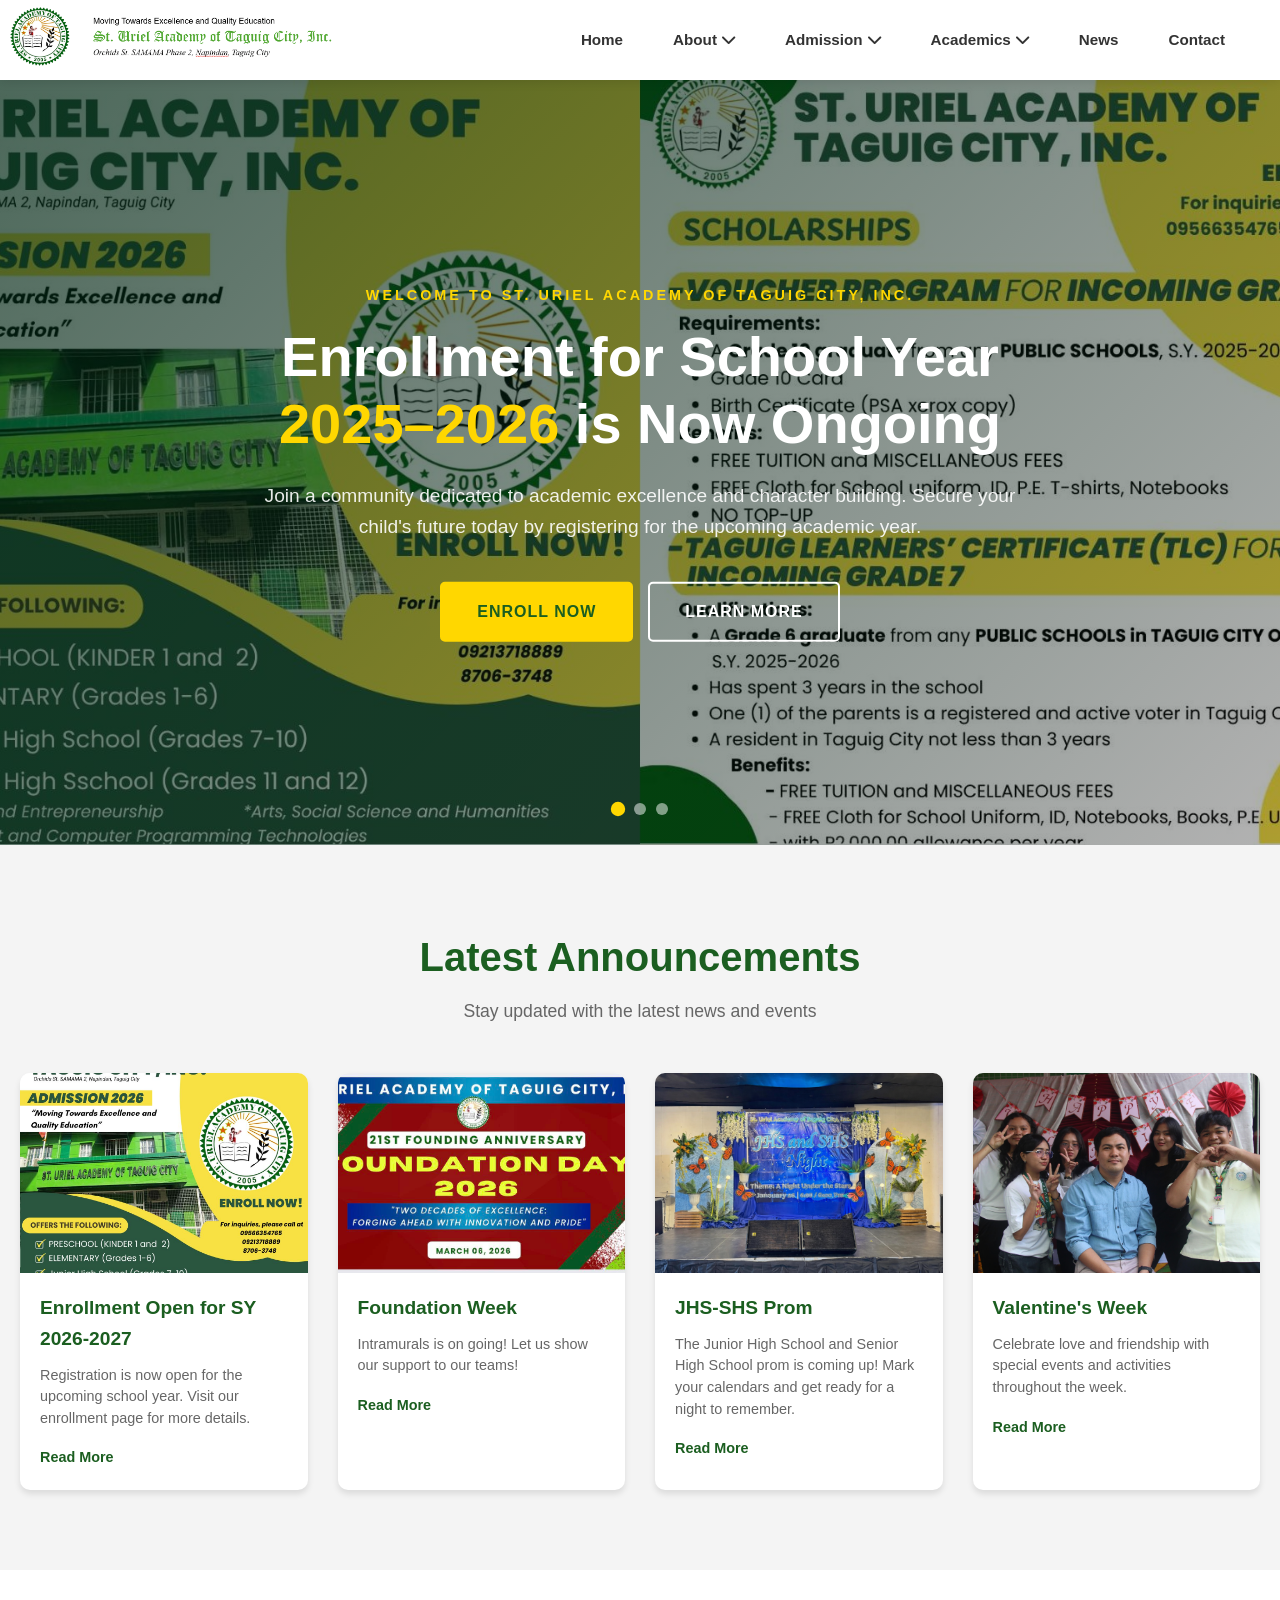
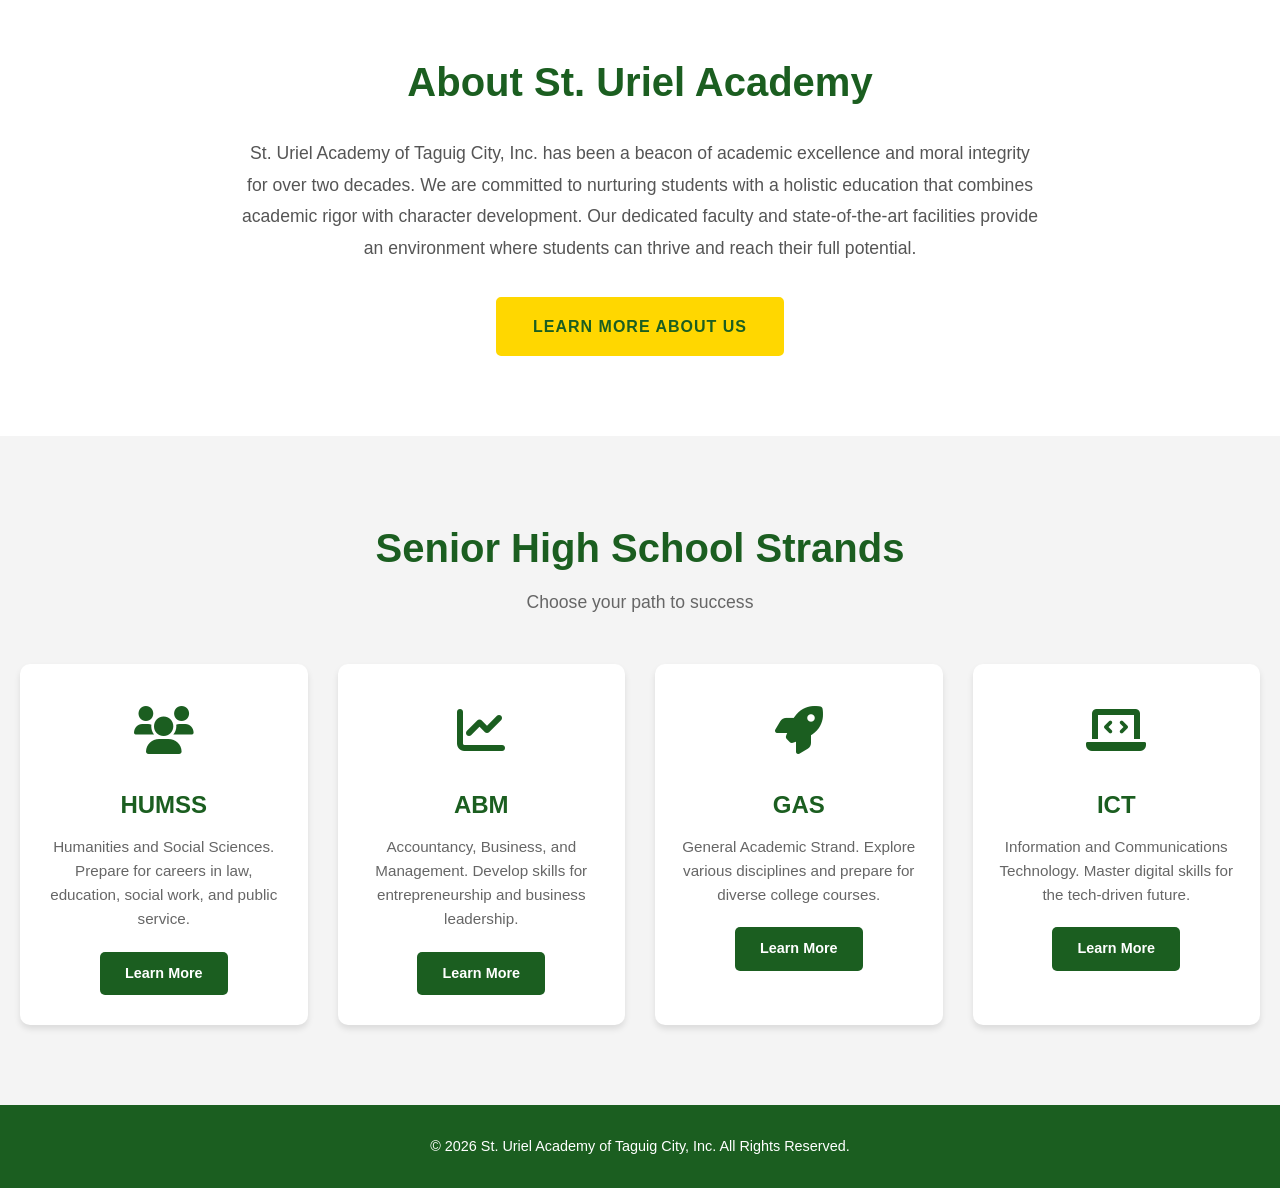
==== commit 4c3ce4ce: "Merge branch 'master' of https://github.com/rafaelmortz213/Final-SUATC-School-Website" ====
--- a/index.html
+++ b/index.html
@@ -148,7 +148,7 @@
                 <!-- Announcement Card 2 -->
                 <div class="announcement-card">
                     <div class="card-image">
-                        <img src="announcement2.jpg" alt="Academic Fair">
+                        <img src="assets/img/646087170_1361085809377762_6503648835423616401_n.jpg" alt="Academic Fair">
                     </div>
                     <div class="card-content">
                         <h3>Foundation Week</h3>
@@ -160,11 +160,11 @@
                 <!-- Announcement Card 3 -->
                 <div class="announcement-card">
                     <div class="card-image">
-                        <img src="announcement3.jpg" alt="Sports Meet">
-                    </div>
-                    <div class="card-content">
-                        <h3></h3>
-                        <p>Our athletes are preparing for the upcoming inter-school sports competition.</p>
+                        <img src="assets/img/prom.png" alt="JHS-SHS Prom">
+                    </div>
+                    <div class="card-content">
+                        <h3>JHS-SHS Prom</h3>
+                        <p>The Junior High School and Senior High School prom is coming up! Mark your calendars and get ready for a night to remember.</p>
                         <a href="news.html" class="btn-read">Read More</a>
                     </div>
                 </div>
@@ -172,11 +172,11 @@
                 <!-- Announcement Card 4 -->
                 <div class="announcement-card">
                     <div class="card-image">
-                        <img src="announcement4.jpg" alt="Parent-Teacher Conference">
-                    </div>
-                    <div class="card-content">
-                        <h3>Parent-Teacher Conference</h3>
-                        <p>Monthly parent-teacher conference scheduled for next week. Attendance is encouraged.</p>
+                        <img src="assets/img/valentines.jpg" alt="Valentine's Week">
+                    </div>
+                    <div class="card-content">
+                        <h3>Valentine's Week</h3>
+                        <p>Celebrate love and friendship with special events and activities throughout the week.</p>
                         <a href="news.html" class="btn-read">Read More</a>
                     </div>
                 </div>
--- a/assets/css/style.css
+++ b/assets/css/style.css
@@ -30,6 +30,17 @@
     color: var(--text-dark);
 }
 
+/* Smooth page transition effect */
+.fade-transition {
+    opacity: 0;
+    transition: opacity 0.5s ease;
+}
+
+.fade-in {
+    opacity: 1 !important;
+    transition: opacity 0.5s ease;
+}
+
 .container {
     max-width: 1300px;
     margin: 0 auto;
